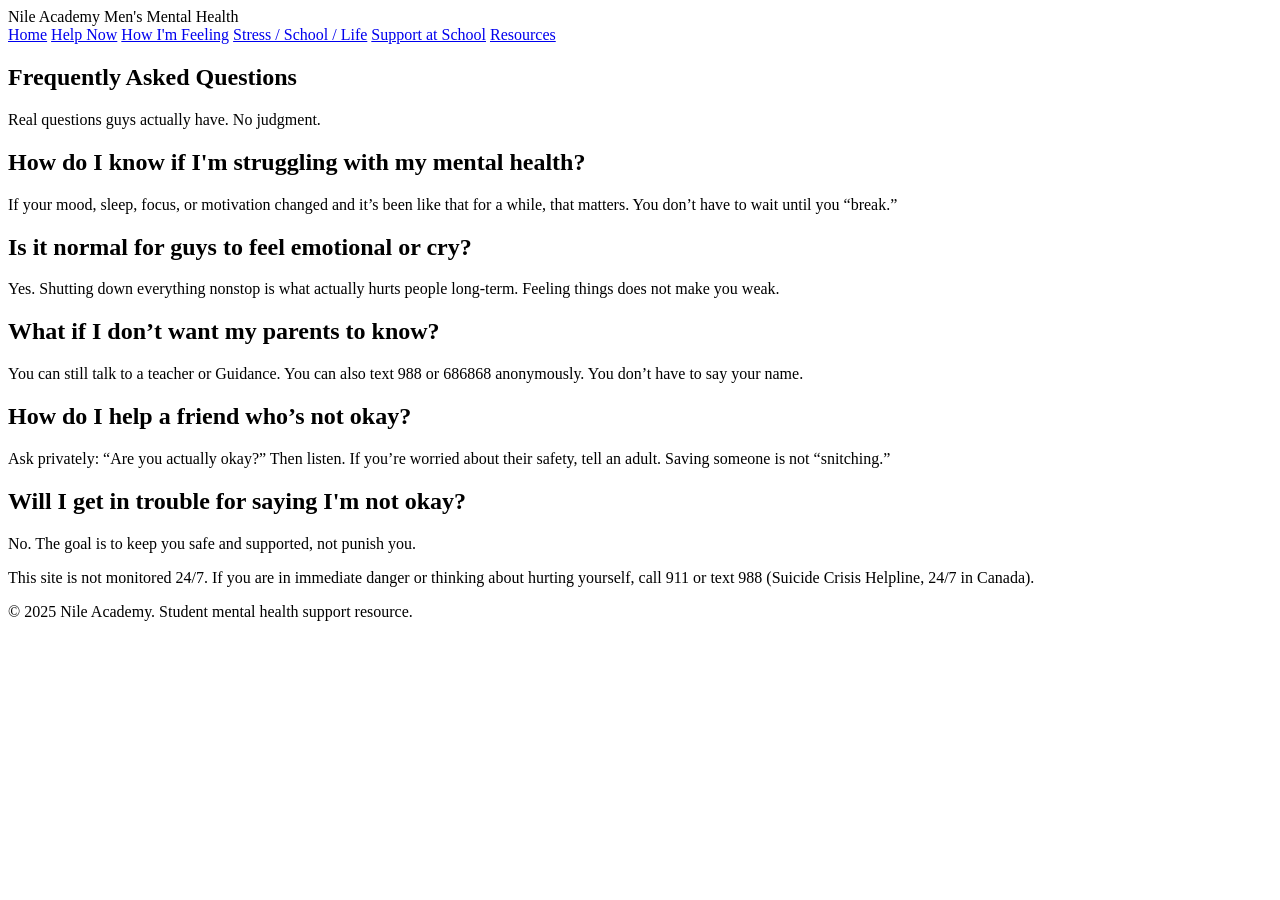
==== faq.html @ 344c9549 "Add files via upload" ====
<!DOCTYPE html>
<html lang="en">
<head>
  <meta charset="UTF-8" />
  <meta name="viewport" content="width=device-width, initial-scale=1.0" />
  <title>FAQ - Nile Academy Men's Mental Health</title>
  <link rel="stylesheet" href="style.css" />
</head>
<body>

<header>
  <nav class="navbar">
    <div class="site-title">
      <span>Nile Academy</span> Men's Mental Health
    </div>
    <div class="nav-links">
      <a href="index.html">Home</a>
      <a href="help-now.html">Help Now</a>
      <a href="feelings.html">How I'm Feeling</a>
      <a href="stress.html">Stress / School / Life</a>
      <a href="support.html">Support at School</a>
      <a href="resources.html">Resources</a>
    </div>
  </nav>
</header>

<main class="wrapper">

  <section class="page-header">
    <h1>Frequently Asked Questions</h1>
    <p>Real questions guys actually have. No judgment.</p>
  </section>

  <section class="section-block">
    <h2>How do I know if I'm struggling with my mental health?</h2>
    <p>If your mood, sleep, focus, or motivation changed and it’s been like that for a while, that matters. You don’t have to wait until you “break.”</p>
  </section>

  <section class="section-block">
    <h2>Is it normal for guys to feel emotional or cry?</h2>
    <p>Yes. Shutting down everything nonstop is what actually hurts people long-term. Feeling things does not make you weak.</p>
  </section>

  <section class="section-block">
    <h2>What if I don’t want my parents to know?</h2>
    <p>You can still talk to a teacher or Guidance. You can also text 988 or 686868 anonymously. You don’t have to say your name.</p>
  </section>

  <section class="section-block">
    <h2>How do I help a friend who’s not okay?</h2>
    <p>Ask privately: “Are you actually okay?” Then listen. If you’re worried about their safety, tell an adult. Saving someone is not “snitching.”</p>
  </section>

  <section class="section-block">
    <h2>Will I get in trouble for saying I'm not okay?</h2>
    <p>No. The goal is to keep you safe and supported, not punish you.</p>
  </section>

</main>

<footer>
  <p>This site is not monitored 24/7. If you are in immediate danger or thinking about hurting yourself, call 911 or text 988 (Suicide Crisis Helpline, 24/7 in Canada).</p>
  <p class="legal">&copy; 2025 Nile Academy. Student mental health support resource.</p>
</footer>

</body>
</html>
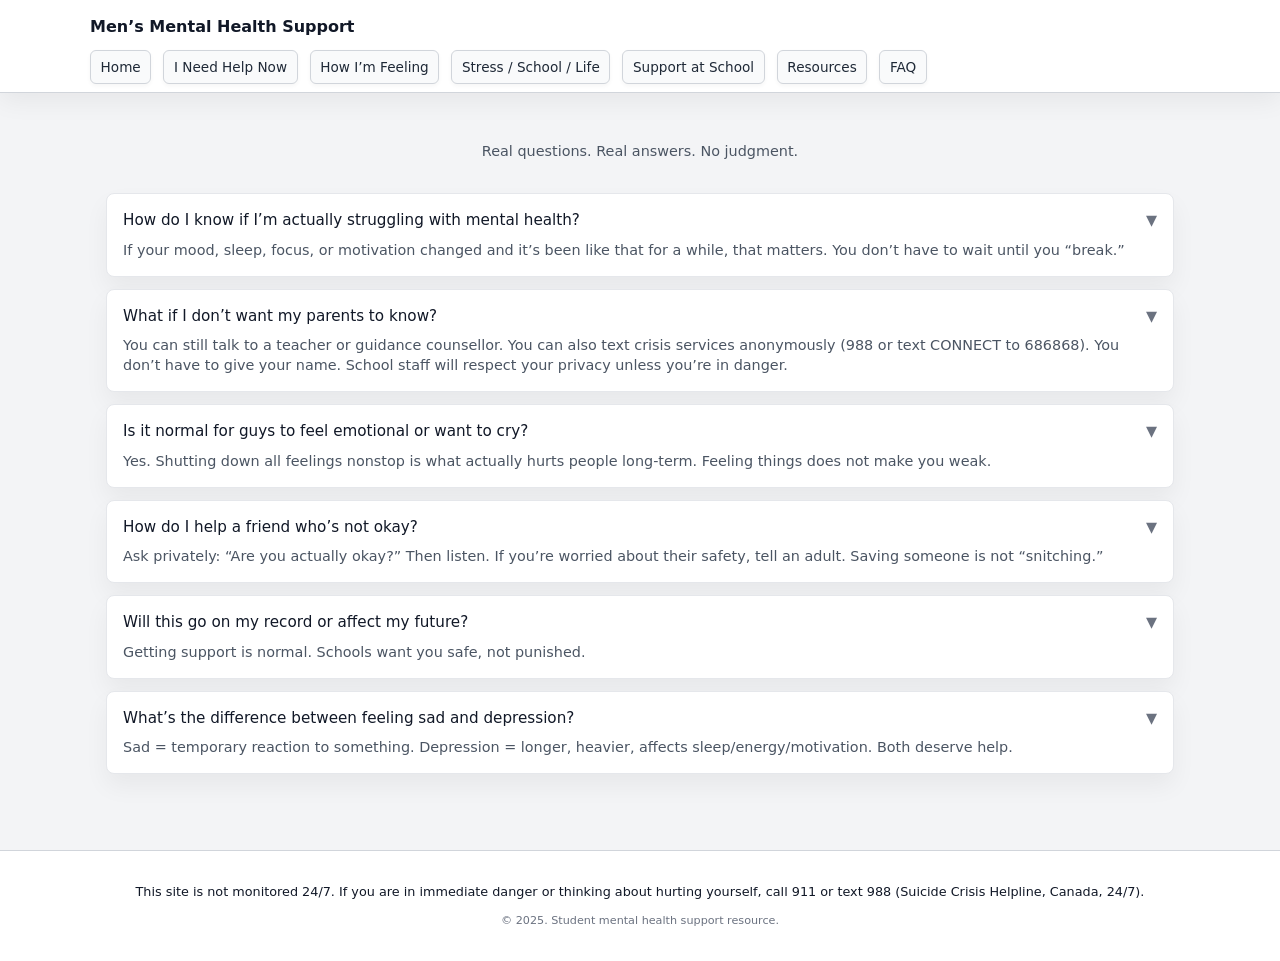
==== commit c96ee329: "Add files via upload" ====
--- a/faq.html
+++ b/faq.html
@@ -3,64 +3,105 @@
 <head>
   <meta charset="UTF-8" />
   <meta name="viewport" content="width=device-width, initial-scale=1.0" />
-  <title>FAQ - Nile Academy Men's Mental Health</title>
+  <title>FAQ - Men’s Mental Health Support</title>
   <link rel="stylesheet" href="style.css" />
 </head>
 <body>
 
-<header>
-  <nav class="navbar">
-    <div class="site-title">
-      <span>Nile Academy</span> Men's Mental Health
-    </div>
-    <div class="nav-links">
+<header class="site-header-bar">
+  <div class="site-header-inner">
+    <div class="site-name">Men’s Mental Health Support</div>
+    <nav class="nav-row">
       <a href="index.html">Home</a>
-      <a href="help-now.html">Help Now</a>
-      <a href="feelings.html">How I'm Feeling</a>
+      <a href="help-now.html">I Need Help Now</a>
+      <a href="feelings.html">How I’m Feeling</a>
       <a href="stress.html">Stress / School / Life</a>
       <a href="support.html">Support at School</a>
       <a href="resources.html">Resources</a>
-    </div>
-  </nav>
+      <a href="faq.html">FAQ</a>
+    </nav>
+  </div>
 </header>
 
 <main class="wrapper">
 
-  <section class="page-header">
-    <h1>Frequently Asked Questions</h1>
-    <p>Real questions guys actually have. No judgment.</p>
+  <section class="page-intro-text">
+    Real questions. Real answers. No judgment.
   </section>
 
-  <section class="section-block">
-    <h2>How do I know if I'm struggling with my mental health?</h2>
-    <p>If your mood, sleep, focus, or motivation changed and it’s been like that for a while, that matters. You don’t have to wait until you “break.”</p>
+  <section class="faq-item">
+    <div class="faq-q">
+      <div>How do I know if I’m actually struggling with mental health?</div>
+      <div class="arrow">▼</div>
+    </div>
+    <div class="faq-a">
+      If your mood, sleep, focus, or motivation changed and it’s been like that for a while, that matters.
+      You don’t have to wait until you “break.”
+    </div>
   </section>
 
-  <section class="section-block">
-    <h2>Is it normal for guys to feel emotional or cry?</h2>
-    <p>Yes. Shutting down everything nonstop is what actually hurts people long-term. Feeling things does not make you weak.</p>
+  <section class="faq-item">
+    <div class="faq-q">
+      <div>What if I don’t want my parents to know?</div>
+      <div class="arrow">▼</div>
+    </div>
+    <div class="faq-a">
+      You can still talk to a teacher or guidance counsellor.
+      You can also text crisis services anonymously (988 or text CONNECT to 686868).
+      You don’t have to give your name. School staff will respect your privacy unless you’re in danger.
+    </div>
   </section>
 
-  <section class="section-block">
-    <h2>What if I don’t want my parents to know?</h2>
-    <p>You can still talk to a teacher or Guidance. You can also text 988 or 686868 anonymously. You don’t have to say your name.</p>
+  <section class="faq-item">
+    <div class="faq-q">
+      <div>Is it normal for guys to feel emotional or want to cry?</div>
+      <div class="arrow">▼</div>
+    </div>
+    <div class="faq-a">
+      Yes. Shutting down all feelings nonstop is what actually hurts people long-term.
+      Feeling things does not make you weak.
+    </div>
   </section>
 
-  <section class="section-block">
-    <h2>How do I help a friend who’s not okay?</h2>
-    <p>Ask privately: “Are you actually okay?” Then listen. If you’re worried about their safety, tell an adult. Saving someone is not “snitching.”</p>
+  <section class="faq-item">
+    <div class="faq-q">
+      <div>How do I help a friend who’s not okay?</div>
+      <div class="arrow">▼</div>
+    </div>
+    <div class="faq-a">
+      Ask privately: “Are you actually okay?” Then listen.
+      If you’re worried about their safety, tell an adult.
+      Saving someone is not “snitching.”
+    </div>
   </section>
 
-  <section class="section-block">
-    <h2>Will I get in trouble for saying I'm not okay?</h2>
-    <p>No. The goal is to keep you safe and supported, not punish you.</p>
+  <section class="faq-item">
+    <div class="faq-q">
+      <div>Will this go on my record or affect my future?</div>
+      <div class="arrow">▼</div>
+    </div>
+    <div class="faq-a">
+      Getting support is normal. Schools want you safe, not punished.
+    </div>
+  </section>
+
+  <section class="faq-item">
+    <div class="faq-q">
+      <div>What’s the difference between feeling sad and depression?</div>
+      <div class="arrow">▼</div>
+    </div>
+    <div class="faq-a">
+      Sad = temporary reaction to something.  
+      Depression = longer, heavier, affects sleep/energy/motivation.  
+      Both deserve help.
+    </div>
   </section>
 
 </main>
 
 <footer>
-  <p>This site is not monitored 24/7. If you are in immediate danger or thinking about hurting yourself, call 911 or text 988 (Suicide Crisis Helpline, 24/7 in Canada).</p>
-  <p class="legal">&copy; 2025 Nile Academy. Student mental health support resource.</p>
+  <p>This site is not monitored 24/7. If you are in immediate danger or thinking about hurting yourself, call 911 or text 988 (Suicide Crisis Helpline, Canada, 24/7).</p>
+  <p class="legal">&copy; 2025. Student mental health support resource.</p>
 </footer>
 
 </body>
--- a/style.css
+++ b/style.css
@@ -0,0 +1,379 @@
+/* GLOBAL RESET */
+* {
+  box-sizing: border-box;
+  margin: 0;
+  padding: 0;
+  -webkit-font-smoothing: antialiased;
+  font-family: system-ui, -apple-system, BlinkMacSystemFont, "Inter", "Roboto", "Segoe UI", sans-serif;
+  line-height: 1.4;
+  color: #111827; /* gray-900 */
+}
+
+body {
+  background-color: #f3f4f6; /* light gray page bg */
+  min-height: 100vh;
+  display: flex;
+  flex-direction: column;
+}
+
+/* LAYOUT WRAPPER */
+.wrapper {
+  max-width: 1100px;
+  width: 100%;
+  margin: 0 auto;
+  padding: 2rem 1rem 4rem;
+}
+
+/* TOP SITE TITLE + NAV */
+.site-header-bar {
+  background-color: #ffffff;
+  border-bottom: 1px solid #d1d5db; /* gray-300 */
+  box-shadow: 0 8px 24px rgba(0,0,0,0.06);
+  padding: 1rem 1rem 0.5rem;
+}
+
+.site-header-inner {
+  max-width: 1100px;
+  margin: 0 auto;
+  display: flex;
+  flex-direction: column;
+  gap: .75rem;
+}
+
+.site-name {
+  font-size: 1rem;
+  font-weight: 600;
+  color: #111827;
+}
+
+/* NAV LINKS ROW */
+.nav-row {
+  display: flex;
+  flex-wrap: wrap;
+  gap: .5rem .75rem;
+  font-size: .85rem;
+  line-height: 1.2;
+}
+
+.nav-row a {
+  text-decoration: none;
+  color: #1f2937; /* gray-800 */
+  padding: .4rem .6rem;
+  background-color: #f9fafb; /* gray-50 */
+  border: 1px solid #d1d5db;
+  border-radius: .375rem; /* rounded-md */
+  box-shadow: 0 2px 4px rgba(0,0,0,0.04);
+}
+
+.nav-row a:hover {
+  background-color: #e5e7eb; /* gray-200 */
+  border-color: #9ca3af; /* gray-400 */
+}
+
+/* BLUE HERO BANNER (HOME PAGE ONLY OR WHEN WE WANT A BIG TITLE) */
+.hero-banner {
+  background-color: #1e3a8a; /* blue-800 */
+  color: #fff;
+  padding: 2rem 1rem;
+  text-align: center;
+  border-bottom: 1px solid #1e40af; /* blue-900-ish */
+  box-shadow: 0 12px 30px rgba(0,0,0,0.3);
+}
+
+.hero-banner h1 {
+  color: #fff;
+  font-size: 1.5rem;
+  line-height: 1.3;
+  font-weight: 600;
+  margin-bottom: .75rem;
+}
+
+.hero-banner p {
+  color: #e0e7ff; /* indigo-100 */
+  font-size: .95rem;
+  max-width: 600px;
+  margin: 0 auto;
+  line-height: 1.4;
+}
+
+/* INTRO TEXT UNDER HERO (HOME PAGE FIRST PARAGRAPH) */
+.intro-text {
+  max-width: 800px;
+  margin: 2rem auto 1.5rem;
+  text-align: center;
+  color: #374151; /* gray-700 */
+  font-size: .95rem;
+  line-height: 1.5;
+}
+
+.intro-text strong {
+  font-weight: 500;
+  color: #111827;
+}
+
+/* CARD GRID */
+.card-grid {
+  display: grid;
+  gap: 1rem;
+}
+
+@media (min-width: 768px) {
+  .card-grid {
+    grid-template-columns: repeat(3, 1fr);
+  }
+}
+
+/* CARD STYLE (light rounded box with subtle border + icon header bar in screenshot style) */
+.card {
+  background-color: #ffffff;
+  border: 1px solid #e5e7eb; /* gray-200 */
+  border-radius: .5rem; /* rounded-lg */
+  box-shadow: 0 12px 24px rgba(0,0,0,0.05);
+  padding: 1rem 1rem 1.25rem;
+  display: flex;
+  flex-direction: column;
+  min-height: 180px;
+}
+
+.card-header-row {
+  display: flex;
+  align-items: flex-start;
+  gap: .5rem;
+  margin-bottom: .5rem;
+  font-weight: 500;
+  color: #111827;
+  font-size: 1rem;
+  line-height: 1.3;
+}
+
+.card-header-row .icon {
+  font-size: 1.1rem;
+  line-height: 1;
+  color: #1e3a8a;
+}
+
+.card p {
+  font-size: .9rem;
+  color: #4b5563; /* gray-600 */
+  line-height: 1.4;
+  flex-grow: 1;
+}
+
+.card-action {
+  margin-top: .75rem;
+  font-size: .9rem;
+}
+
+.card-action a {
+  text-decoration: none;
+  color: #1e3a8a;
+  font-weight: 500;
+}
+
+.card-action a:hover {
+  text-decoration: underline;
+}
+
+/* SECTION BLOCK / ALERT BOX / PANELS ON OTHER PAGES */
+.section-block {
+  background-color: #ffffff;
+  border: 1px solid #e5e7eb;
+  border-radius: .5rem;
+  box-shadow: 0 12px 24px rgba(0,0,0,0.05);
+  padding: 1rem 1rem 1.25rem;
+  margin-bottom: 1rem;
+}
+
+.section-block h2 {
+  font-size: 1rem;
+  font-weight: 600;
+  color: #111827;
+  margin-bottom: .5rem;
+  line-height: 1.3;
+  display: flex;
+  align-items: flex-start;
+  gap: .5rem;
+}
+
+.section-block h2 .icon {
+  font-size: 1.1rem;
+  line-height: 1;
+  color: #1e3a8a;
+}
+
+.section-block p {
+  font-size: .9rem;
+  color: #4b5563;
+  line-height: 1.4;
+  margin-bottom: .75rem;
+}
+
+.section-block ul {
+  margin-left: 1.25rem;
+  margin-bottom: .75rem;
+  color: #4b5563;
+  font-size: .9rem;
+  line-height: 1.4;
+}
+.section-block ul li {
+  list-style: disc;
+  margin-bottom: .4rem;
+}
+
+/* RED ALERT BOX (help-now top alert) */
+.alert-box {
+  background-color: #fef2f2; /* red-50 */
+  border: 1px solid #fecaca; /* red-200 */
+  border-radius: .5rem;
+  box-shadow: 0 12px 24px rgba(0,0,0,0.05);
+  padding: 1rem 1rem 1.25rem;
+  margin-bottom: 1rem;
+  font-size: .9rem;
+  line-height: 1.4;
+  color: #7f1d1d; /* red-900 */
+}
+
+.alert-title-row {
+  display: flex;
+  align-items: flex-start;
+  gap: .5rem;
+  font-weight: 600;
+  color: #7f1d1d;
+  margin-bottom: .5rem;
+  line-height: 1.4;
+}
+
+.alert-icon {
+  color: #b91c1c; /* red-700 */
+  font-size: 1.1rem;
+  line-height: 1;
+}
+
+/* CONTACT GRID (help-now numbers, resources tabs etc.) */
+.contact-grid {
+  display: grid;
+  gap: 1rem;
+}
+
+@media(min-width:768px){
+  .contact-grid {
+    grid-template-columns: repeat(2, 1fr);
+  }
+}
+
+.contact-card {
+  background-color: #ffffff;
+  border: 1px solid #e5e7eb;
+  border-radius: .5rem;
+  box-shadow: 0 12px 24px rgba(0,0,0,0.05);
+  padding: 1rem 1rem 1.25rem;
+  font-size: .9rem;
+  line-height: 1.4;
+  color: #1f2937;
+}
+
+.contact-card-title {
+  font-weight: 600;
+  color: #111827;
+  font-size: .95rem;
+  line-height: 1.4;
+  margin-bottom: .25rem;
+}
+
+.contact-card-detail {
+  color: #374151;
+  line-height: 1.4;
+  margin-bottom: .75rem;
+  font-size: .9rem;
+}
+
+.contact-button-row {
+  display: flex;
+  flex-wrap: wrap;
+  gap: .5rem;
+}
+
+.contact-button {
+  display: inline-block;
+  text-decoration: none;
+  background-color: #1e3a8a;
+  color: #fff;
+  border-radius: .375rem;
+  border: 1px solid #1e40af;
+  padding: .5rem .75rem;
+  font-size: .8rem;
+  font-weight: 500;
+  line-height: 1.2;
+  text-align: center;
+}
+
+.contact-button:hover {
+  background-color: #1e40af;
+}
+
+/* PAGE SECTION TITLES (like “Talk to someone right now…”) */
+.section-title {
+  font-weight: 600;
+  font-size: 1rem;
+  color: #111827;
+  margin: 1.5rem 0 .75rem;
+}
+
+/* SMALL GRAY TEXT UNDER PAGE TITLE */
+.page-intro-text {
+  font-size: .9rem;
+  color: #4b5563;
+  line-height: 1.4;
+  max-width: 700px;
+  margin: 1rem auto 2rem;
+  text-align: center;
+}
+
+/* FAQ ACCORDION STYLE (static version) */
+.faq-item {
+  background-color: #ffffff;
+  border: 1px solid #e5e7eb;
+  border-radius: .5rem;
+  box-shadow: 0 12px 24px rgba(0,0,0,0.05);
+  margin-bottom: .75rem;
+  padding: 1rem;
+}
+
+.faq-q {
+  font-weight: 500;
+  color: #111827;
+  font-size: .95rem;
+  margin-bottom: .5rem;
+  line-height: 1.4;
+  display: flex;
+  justify-content: space-between;
+  align-items: flex-start;
+}
+.faq-q .arrow {
+  color: #6b7280; /* gray-500 */
+  font-size: .9rem;
+}
+
+.faq-a {
+  font-size: .9rem;
+  color: #4b5563;
+  line-height: 1.4;
+}
+
+/* FOOTER */
+footer {
+  border-top: 1px solid #d1d5db;
+  background-color: #ffffff;
+  padding: 2rem 1rem;
+  margin-top: auto;
+  text-align: center;
+  font-size: .8rem;
+  color: #4b5563;
+  line-height: 1.5;
+}
+
+footer .legal {
+  font-size: .7rem;
+  color: #6b7280;
+  margin-top: .75rem;
+}
